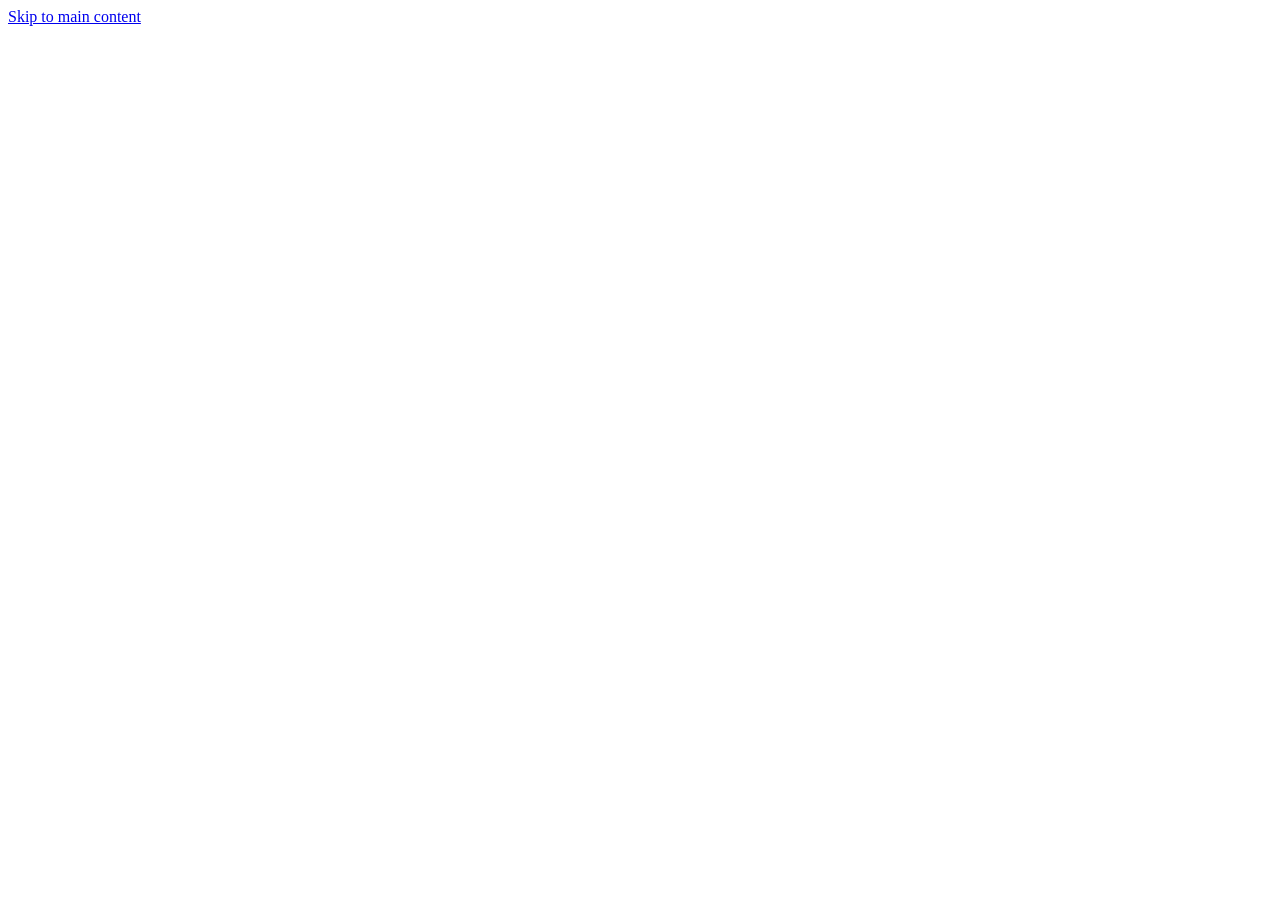
==== index.html @ 290cee2b "Deploy: Growth Atlas production build (GitHub Pages subpath)" ====
<!doctype html>
<html lang="en" dir="ltr" data-theme="light" data-gender="male">
  <head>
    <meta charset="UTF-8" />
    <meta name="viewport" content="width=device-width, initial-scale=1.0, viewport-fit=cover" />
    <script>
      /* Pre-paint bootstrap: restore persisted language, theme and gender mode
         before first paint to avoid flashes of the wrong theme or direction.
         Must stay in sync with src/services/storage.js (STORAGE_KEY). */
      (function () {
        try {
          var prefs = JSON.parse(localStorage.getItem('growth-atlas.prefs') || '{}');
          var theme = prefs.theme === 'dark' || prefs.theme === 'light'
            ? prefs.theme
            : (window.matchMedia && window.matchMedia('(prefers-color-scheme: dark)').matches ? 'dark' : 'light');
          var lang = prefs.language === 'ar' ? 'ar' : 'en';
          var root = document.documentElement;
          root.dataset.theme = theme;
          root.lang = lang;
          root.dir = lang === 'ar' ? 'rtl' : 'ltr';
          if (prefs.gender === 'female' || prefs.gender === 'male') root.dataset.gender = prefs.gender;
        } catch (e) {
          /* Corrupted storage — fall back to defaults already on the element. */
        }
      })();
    </script>
    <title>Growth Atlas — Infant Growth Reference</title>
    <meta
      name="description"
      content="Growth Atlas — an interactive infant growth reference and educational analysis tool for birth through 12 months. Bilingual English/Arabic, works offline."
    />
    <meta name="theme-color" media="(prefers-color-scheme: light)" content="#F5F7FA" />
    <meta name="theme-color" media="(prefers-color-scheme: dark)" content="#18212D" />
    <link rel="icon" type="image/svg+xml" href="/Growth-Atlas/favicon.svg" />
    <link rel="apple-touch-icon" href="/Growth-Atlas/icons/icon-192.png" />
    <link rel="manifest" href="/Growth-Atlas/manifest.json" />
    <script type="module" crossorigin src="/Growth-Atlas/assets/index--AeC_ibB.js"></script>
    <link rel="stylesheet" crossorigin href="/Growth-Atlas/assets/index-CfU5dK9E.css">
  </head>
  <body>
    <a class="skip-link" href="#main-content" data-i18n="a11y.skipToContent">Skip to main content</a>
    <div id="app" class="app-root">
      <div class="boot-splash" aria-hidden="true"></div>
    </div>
    <noscript>
      <div style="font-family: system-ui, sans-serif; padding: 2rem; max-width: 40rem; margin: 0 auto">
        <h1>Growth Atlas</h1>
        <p>
          This application requires JavaScript. / هذا التطبيق يتطلب تفعيل JavaScript في المتصفح.
        </p>
      </div>
    </noscript>
  </body>
</html>
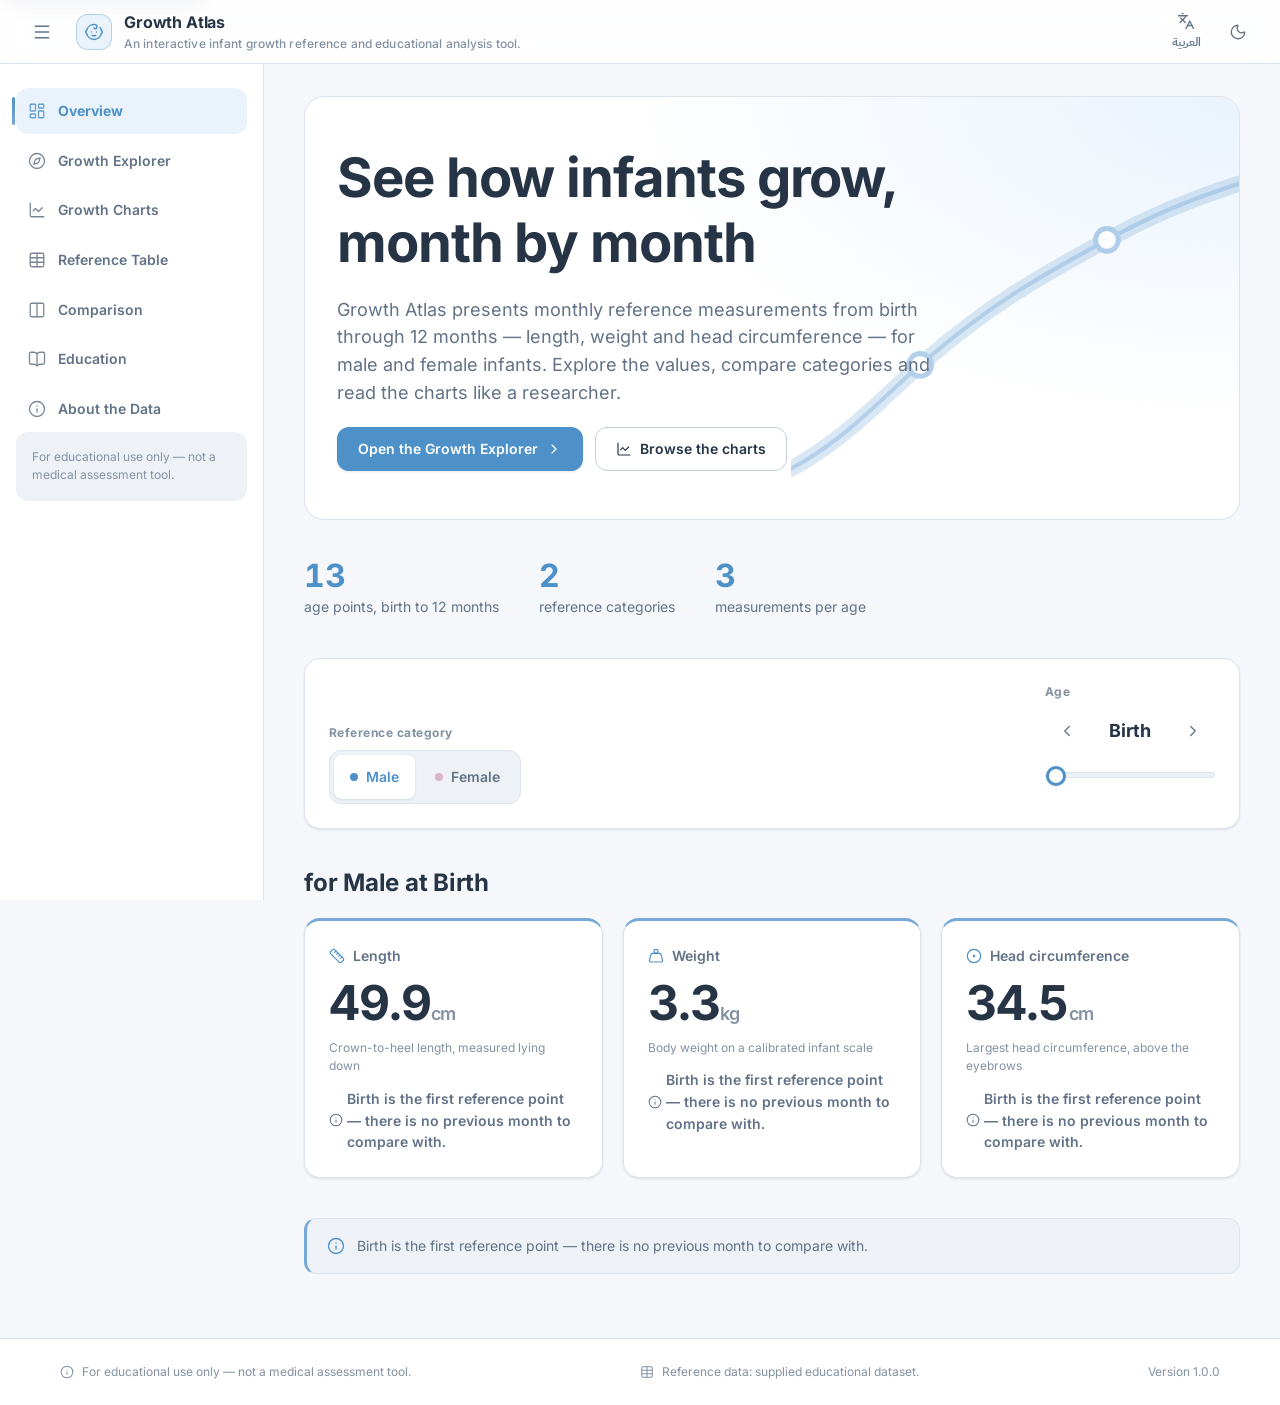
==== commit f6ead6dc: "Responsive hardening: staged header collapse, 44px touch targets, toolbar stacking, [hidden] guard, " ====
--- a/index.html
+++ b/index.html
@@ -31,11 +31,11 @@
     />
     <meta name="theme-color" media="(prefers-color-scheme: light)" content="#F5F7FA" />
     <meta name="theme-color" media="(prefers-color-scheme: dark)" content="#18212D" />
-    <link rel="icon" type="image/svg+xml" href="/Growth-Atlas/favicon.svg" />
-    <link rel="apple-touch-icon" href="/Growth-Atlas/icons/icon-192.png" />
-    <link rel="manifest" href="/Growth-Atlas/manifest.json" />
-    <script type="module" crossorigin src="/Growth-Atlas/assets/index--AeC_ibB.js"></script>
-    <link rel="stylesheet" crossorigin href="/Growth-Atlas/assets/index-CfU5dK9E.css">
+    <link rel="icon" type="image/svg+xml" href="/favicon.svg" />
+    <link rel="apple-touch-icon" href="/icons/icon-192.png" />
+    <link rel="manifest" href="/manifest.json" />
+    <script type="module" crossorigin src="/assets/index-C7y6hJV_.js"></script>
+    <link rel="stylesheet" crossorigin href="/assets/index-Cg2fTg-I.css">
   </head>
   <body>
     <a class="skip-link" href="#main-content" data-i18n="a11y.skipToContent">Skip to main content</a>
--- a/assets/index-Cg2fTg-I.css
+++ b/assets/index-Cg2fTg-I.css
@@ -0,0 +1 @@
+@font-face{font-family:Inter;font-style:normal;font-display:swap;font-weight:400;src:url(/assets/inter-cyrillic-ext-400-normal-BQZuk6qB.woff2) format("woff2"),url(/assets/inter-cyrillic-ext-400-normal-DQukG94-.woff) format("woff");unicode-range:U+0460-052F,U+1C80-1C8A,U+20B4,U+2DE0-2DFF,U+A640-A69F,U+FE2E-FE2F}@font-face{font-family:Inter;font-style:normal;font-display:swap;font-weight:400;src:url(/assets/inter-cyrillic-400-normal-obahsSVq.woff2) format("woff2"),url(/assets/inter-cyrillic-400-normal-HOLc17fK.woff) format("woff");unicode-range:U+0301,U+0400-045F,U+0490-0491,U+04B0-04B1,U+2116}@font-face{font-family:Inter;font-style:normal;font-display:swap;font-weight:400;src:url(/assets/inter-greek-ext-400-normal-DGGRlc-M.woff2) format("woff2"),url(/assets/inter-greek-ext-400-normal-KugGGMne.woff) format("woff");unicode-range:U+1F00-1FFF}@font-face{font-family:Inter;font-style:normal;font-display:swap;font-weight:400;src:url(/assets/inter-greek-400-normal-B4URO6DV.woff2) format("woff2"),url(/assets/inter-greek-400-normal-q2sYcFCs.woff) format("woff");unicode-range:U+0370-0377,U+037A-037F,U+0384-038A,U+038C,U+038E-03A1,U+03A3-03FF}@font-face{font-family:Inter;font-style:normal;font-display:swap;font-weight:400;src:url(/assets/inter-vietnamese-400-normal-DMkecbls.woff2) format("woff2"),url(/assets/inter-vietnamese-400-normal-Bbgyi5SW.woff) format("woff");unicode-range:U+0102-0103,U+0110-0111,U+0128-0129,U+0168-0169,U+01A0-01A1,U+01AF-01B0,U+0300-0301,U+0303-0304,U+0308-0309,U+0323,U+0329,U+1EA0-1EF9,U+20AB}@font-face{font-family:Inter;font-style:normal;font-display:swap;font-weight:400;src:url(/assets/inter-latin-ext-400-normal-C1nco2VV.woff2) format("woff2"),url(/assets/inter-latin-ext-400-normal-77YHD8bZ.woff) format("woff");unicode-range:U+0100-02BA,U+02BD-02C5,U+02C7-02CC,U+02CE-02D7,U+02DD-02FF,U+0304,U+0308,U+0329,U+1D00-1DBF,U+1E00-1E9F,U+1EF2-1EFF,U+2020,U+20A0-20AB,U+20AD-20C0,U+2113,U+2C60-2C7F,U+A720-A7FF}@font-face{font-family:Inter;font-style:normal;font-display:swap;font-weight:400;src:url(/assets/inter-latin-400-normal-C38fXH4l.woff2) format("woff2"),url(/assets/inter-latin-400-normal-CyCys3Eg.woff) format("woff");unicode-range:U+0000-00FF,U+0131,U+0152-0153,U+02BB-02BC,U+02C6,U+02DA,U+02DC,U+0304,U+0308,U+0329,U+2000-206F,U+20AC,U+2122,U+2191,U+2193,U+2212,U+2215,U+FEFF,U+FFFD}@font-face{font-family:Inter;font-style:normal;font-display:swap;font-weight:500;src:url(/assets/inter-cyrillic-ext-500-normal-B0yAr1jD.woff2) format("woff2"),url(/assets/inter-cyrillic-ext-500-normal-BmqWE9Dz.woff) format("woff");unicode-range:U+0460-052F,U+1C80-1C8A,U+20B4,U+2DE0-2DFF,U+A640-A69F,U+FE2E-FE2F}@font-face{font-family:Inter;font-style:normal;font-display:swap;font-weight:500;src:url(/assets/inter-cyrillic-500-normal-BasfLYem.woff2) format("woff2"),url(/assets/inter-cyrillic-500-normal-CxZf_p3X.woff) format("woff");unicode-range:U+0301,U+0400-045F,U+0490-0491,U+04B0-04B1,U+2116}@font-face{font-family:Inter;font-style:normal;font-display:swap;font-weight:500;src:url(/assets/inter-greek-ext-500-normal-C4iEst2y.woff2) format("woff2"),url(/assets/inter-greek-ext-500-normal-2j5mBUwD.woff) format("woff");unicode-range:U+1F00-1FFF}@font-face{font-family:Inter;font-style:normal;font-display:swap;font-weight:500;src:url(/assets/inter-greek-500-normal-BIZE56-Y.woff2) format("woff2"),url(/assets/inter-greek-500-normal-Xzm54t5V.woff) format("woff");unicode-range:U+0370-0377,U+037A-037F,U+0384-038A,U+038C,U+038E-03A1,U+03A3-03FF}@font-face{font-family:Inter;font-style:normal;font-display:swap;font-weight:500;src:url(/assets/inter-vietnamese-500-normal-DOriooB6.woff2) format("woff2"),url(/assets/inter-vietnamese-500-normal-mJboJaSs.woff) format("woff");unicode-range:U+0102-0103,U+0110-0111,U+0128-0129,U+0168-0169,U+01A0-01A1,U+01AF-01B0,U+0300-0301,U+0303-0304,U+0308-0309,U+0323,U+0329,U+1EA0-1EF9,U+20AB}@font-face{font-family:Inter;font-style:normal;font-display:swap;font-weight:500;src:url(/assets/inter-latin-ext-500-normal-CV4jyFjo.woff2) format("woff2"),url(/assets/inter-latin-ext-500-normal-BxGbmqWO.woff) format("woff");unicode-range:U+0100-02BA,U+02BD-02C5,U+02C7-02CC,U+02CE-02D7,U+02DD-02FF,U+0304,U+0308,U+0329,U+1D00-1DBF,U+1E00-1E9F,U+1EF2-1EFF,U+2020,U+20A0-20AB,U+20AD-20C0,U+2113,U+2C60-2C7F,U+A720-A7FF}@font-face{font-family:Inter;font-style:normal;font-display:swap;font-weight:500;src:url(/assets/inter-latin-500-normal-Cerq10X2.woff2) format("woff2"),url(/assets/inter-latin-500-normal-BL9OpVg8.woff) format("woff");unicode-range:U+0000-00FF,U+0131,U+0152-0153,U+02BB-02BC,U+02C6,U+02DA,U+02DC,U+0304,U+0308,U+0329,U+2000-206F,U+20AC,U+2122,U+2191,U+2193,U+2212,U+2215,U+FEFF,U+FFFD}@font-face{font-family:Inter;font-style:normal;font-display:swap;font-weight:600;src:url(/assets/inter-cyrillic-ext-600-normal-Dfes3d0z.woff2) format("woff2"),url(/assets/inter-cyrillic-ext-600-normal-Bcila6Z-.woff) format("woff");unicode-range:U+0460-052F,U+1C80-1C8A,U+20B4,U+2DE0-2DFF,U+A640-A69F,U+FE2E-FE2F}@font-face{font-family:Inter;font-style:normal;font-display:swap;font-weight:600;src:url(/assets/inter-cyrillic-600-normal-CWCymEST.woff2) format("woff2"),url(/assets/inter-cyrillic-600-normal-4D_pXhcN.woff) format("woff");unicode-range:U+0301,U+0400-045F,U+0490-0491,U+04B0-04B1,U+2116}@font-face{font-family:Inter;font-style:normal;font-display:swap;font-weight:600;src:url(/assets/inter-greek-ext-600-normal-DRtmH8MT.woff2) format("woff2"),url(/assets/inter-greek-ext-600-normal-B8X0CLgF.woff) format("woff");unicode-range:U+1F00-1FFF}@font-face{font-family:Inter;font-style:normal;font-display:swap;font-weight:600;src:url(/assets/inter-greek-600-normal-plRanbMR.woff2) format("woff2"),url(/assets/inter-greek-600-normal-BZpKdvQh.woff) format("woff");unicode-range:U+0370-0377,U+037A-037F,U+0384-038A,U+038C,U+038E-03A1,U+03A3-03FF}@font-face{font-family:Inter;font-style:normal;font-display:swap;font-weight:600;src:url(/assets/inter-vietnamese-600-normal-Cc8MFFhd.woff2) format("woff2"),url(/assets/inter-vietnamese-600-normal-BuLX-rYi.woff) format("woff");unicode-range:U+0102-0103,U+0110-0111,U+0128-0129,U+0168-0169,U+01A0-01A1,U+01AF-01B0,U+0300-0301,U+0303-0304,U+0308-0309,U+0323,U+0329,U+1EA0-1EF9,U+20AB}@font-face{font-family:Inter;font-style:normal;font-display:swap;font-weight:600;src:url(/assets/inter-latin-ext-600-normal-D2bJ5OIk.woff2) format("woff2"),url(/assets/inter-latin-ext-600-normal-CIVaiw4L.woff) format("woff");unicode-range:U+0100-02BA,U+02BD-02C5,U+02C7-02CC,U+02CE-02D7,U+02DD-02FF,U+0304,U+0308,U+0329,U+1D00-1DBF,U+1E00-1E9F,U+1EF2-1EFF,U+2020,U+20A0-20AB,U+20AD-20C0,U+2113,U+2C60-2C7F,U+A720-A7FF}@font-face{font-family:Inter;font-style:normal;font-display:swap;font-weight:600;src:url(/assets/inter-latin-600-normal-LgqL8muc.woff2) format("woff2"),url(/assets/inter-latin-600-normal-CiBQ2DWP.woff) format("woff");unicode-range:U+0000-00FF,U+0131,U+0152-0153,U+02BB-02BC,U+02C6,U+02DA,U+02DC,U+0304,U+0308,U+0329,U+2000-206F,U+20AC,U+2122,U+2191,U+2193,U+2212,U+2215,U+FEFF,U+FFFD}@font-face{font-family:Inter;font-style:normal;font-display:swap;font-weight:700;src:url(/assets/inter-cyrillic-ext-700-normal-BjwYoWNd.woff2) format("woff2"),url(/assets/inter-cyrillic-ext-700-normal-LO58E6JB.woff) format("woff");unicode-range:U+0460-052F,U+1C80-1C8A,U+20B4,U+2DE0-2DFF,U+A640-A69F,U+FE2E-FE2F}@font-face{font-family:Inter;font-style:normal;font-display:swap;font-weight:700;src:url(/assets/inter-cyrillic-700-normal-CjBOestx.woff2) format("woff2"),url(/assets/inter-cyrillic-700-normal-DrXBdSj3.woff) format("woff");unicode-range:U+0301,U+0400-045F,U+0490-0491,U+04B0-04B1,U+2116}@font-face{font-family:Inter;font-style:normal;font-display:swap;font-weight:700;src:url(/assets/inter-greek-ext-700-normal-qfdV9bQt.woff2) format("woff2"),url(/assets/inter-greek-ext-700-normal-BoQ6DsYi.woff) format("woff");unicode-range:U+1F00-1FFF}@font-face{font-family:Inter;font-style:normal;font-display:swap;font-weight:700;src:url(/assets/inter-greek-700-normal-C3JjAnD8.woff2) format("woff2"),url(/assets/inter-greek-700-normal-BUv2fZ6O.woff) format("woff");unicode-range:U+0370-0377,U+037A-037F,U+0384-038A,U+038C,U+038E-03A1,U+03A3-03FF}@font-face{font-family:Inter;font-style:normal;font-display:swap;font-weight:700;src:url(/assets/inter-vietnamese-700-normal-DlLaEgI2.woff2) format("woff2"),url(/assets/inter-vietnamese-700-normal-BZaoP0fm.woff) format("woff");unicode-range:U+0102-0103,U+0110-0111,U+0128-0129,U+0168-0169,U+01A0-01A1,U+01AF-01B0,U+0300-0301,U+0303-0304,U+0308-0309,U+0323,U+0329,U+1EA0-1EF9,U+20AB}@font-face{font-family:Inter;font-style:normal;font-display:swap;font-weight:700;src:url(/assets/inter-latin-ext-700-normal-Ca8adRJv.woff2) format("woff2"),url(/assets/inter-latin-ext-700-normal-TidjK2hL.woff) format("woff");unicode-range:U+0100-02BA,U+02BD-02C5,U+02C7-02CC,U+02CE-02D7,U+02DD-02FF,U+0304,U+0308,U+0329,U+1D00-1DBF,U+1E00-1E9F,U+1EF2-1EFF,U+2020,U+20A0-20AB,U+20AD-20C0,U+2113,U+2C60-2C7F,U+A720-A7FF}@font-face{font-family:Inter;font-style:normal;font-display:swap;font-weight:700;src:url(/assets/inter-latin-700-normal-Yt3aPRUw.woff2) format("woff2"),url(/assets/inter-latin-700-normal-BLAVimhd.woff) format("woff");unicode-range:U+0000-00FF,U+0131,U+0152-0153,U+02BB-02BC,U+02C6,U+02DA,U+02DC,U+0304,U+0308,U+0329,U+2000-206F,U+20AC,U+2122,U+2191,U+2193,U+2212,U+2215,U+FEFF,U+FFFD}@font-face{font-family:IBM Plex Sans Arabic;font-style:normal;font-display:swap;font-weight:400;src:url(/assets/ibm-plex-sans-arabic-arabic-400-normal-CyU-ddYS.woff2) format("woff2"),url(/assets/ibm-plex-sans-arabic-arabic-400-normal-EA1o-u_Q.woff) format("woff");unicode-range:U+0600-06FF,U+0750-077F,U+0870-088E,U+0890-0891,U+0897-08E1,U+08E3-08FF,U+200C-200E,U+2010-2011,U+204F,U+2E41,U+FB50-FDFF,U+FE70-FE74,U+FE76-FEFC,U+102E0-102FB,U+10E60-10E7E,U+10EC2-10EC4,U+10EFC-10EFF,U+1EE00-1EE03,U+1EE05-1EE1F,U+1EE21-1EE22,U+1EE24,U+1EE27,U+1EE29-1EE32,U+1EE34-1EE37,U+1EE39,U+1EE3B,U+1EE42,U+1EE47,U+1EE49,U+1EE4B,U+1EE4D-1EE4F,U+1EE51-1EE52,U+1EE54,U+1EE57,U+1EE59,U+1EE5B,U+1EE5D,U+1EE5F,U+1EE61-1EE62,U+1EE64,U+1EE67-1EE6A,U+1EE6C-1EE72,U+1EE74-1EE77,U+1EE79-1EE7C,U+1EE7E,U+1EE80-1EE89,U+1EE8B-1EE9B,U+1EEA1-1EEA3,U+1EEA5-1EEA9,U+1EEAB-1EEBB,U+1EEF0-1EEF1}@font-face{font-family:IBM Plex Sans Arabic;font-style:normal;font-display:swap;font-weight:400;src:url([data-uri]) format("woff2"),url([data-uri]) format("woff");unicode-range:U+0460-052F,U+1C80-1C8A,U+20B4,U+2DE0-2DFF,U+A640-A69F,U+FE2E-FE2F}@font-face{font-family:IBM Plex Sans Arabic;font-style:normal;font-display:swap;font-weight:400;src:url(/assets/ibm-plex-sans-arabic-latin-ext-400-normal-BpLfq-63.woff2) format("woff2"),url(/assets/ibm-plex-sans-arabic-latin-ext-400-normal-BeVLg08x.woff) format("woff");unicode-range:U+0100-02BA,U+02BD-02C5,U+02C7-02CC,U+02CE-02D7,U+02DD-02FF,U+0304,U+0308,U+0329,U+1D00-1DBF,U+1E00-1E9F,U+1EF2-1EFF,U+2020,U+20A0-20AB,U+20AD-20C0,U+2113,U+2C60-2C7F,U+A720-A7FF}@font-face{font-family:IBM Plex Sans Arabic;font-style:normal;font-display:swap;font-weight:400;src:url(/assets/ibm-plex-sans-arabic-latin-400-normal-Bo5KPYvw.woff2) format("woff2"),url(/assets/ibm-plex-sans-arabic-latin-400-normal-CFZh1unN.woff) format("woff");unicode-range:U+0000-00FF,U+0131,U+0152-0153,U+02BB-02BC,U+02C6,U+02DA,U+02DC,U+0304,U+0308,U+0329,U+2000-206F,U+20AC,U+2122,U+2191,U+2193,U+2212,U+2215,U+FEFF,U+FFFD}@font-face{font-family:IBM Plex Sans Arabic;font-style:normal;font-display:swap;font-weight:500;src:url(/assets/ibm-plex-sans-arabic-arabic-500-normal-C4MQITzh.woff2) format("woff2"),url(/assets/ibm-plex-sans-arabic-arabic-500-normal-DPXcppbm.woff) format("woff");unicode-range:U+0600-06FF,U+0750-077F,U+0870-088E,U+0890-0891,U+0897-08E1,U+08E3-08FF,U+200C-200E,U+2010-2011,U+204F,U+2E41,U+FB50-FDFF,U+FE70-FE74,U+FE76-FEFC,U+102E0-102FB,U+10E60-10E7E,U+10EC2-10EC4,U+10EFC-10EFF,U+1EE00-1EE03,U+1EE05-1EE1F,U+1EE21-1EE22,U+1EE24,U+1EE27,U+1EE29-1EE32,U+1EE34-1EE37,U+1EE39,U+1EE3B,U+1EE42,U+1EE47,U+1EE49,U+1EE4B,U+1EE4D-1EE4F,U+1EE51-1EE52,U+1EE54,U+1EE57,U+1EE59,U+1EE5B,U+1EE5D,U+1EE5F,U+1EE61-1EE62,U+1EE64,U+1EE67-1EE6A,U+1EE6C-1EE72,U+1EE74-1EE77,U+1EE79-1EE7C,U+1EE7E,U+1EE80-1EE89,U+1EE8B-1EE9B,U+1EEA1-1EEA3,U+1EEA5-1EEA9,U+1EEAB-1EEBB,U+1EEF0-1EEF1}@font-face{font-family:IBM Plex Sans Arabic;font-style:normal;font-display:swap;font-weight:500;src:url([data-uri]) format("woff2"),url([data-uri]) format("woff");unicode-range:U+0460-052F,U+1C80-1C8A,U+20B4,U+2DE0-2DFF,U+A640-A69F,U+FE2E-FE2F}@font-face{font-family:IBM Plex Sans Arabic;font-style:normal;font-display:swap;font-weight:500;src:url(/assets/ibm-plex-sans-arabic-latin-ext-500-normal-Ck_W4G78.woff2) format("woff2"),url(/assets/ibm-plex-sans-arabic-latin-ext-500-normal-eJxPnL1P.woff) format("woff");unicode-range:U+0100-02BA,U+02BD-02C5,U+02C7-02CC,U+02CE-02D7,U+02DD-02FF,U+0304,U+0308,U+0329,U+1D00-1DBF,U+1E00-1E9F,U+1EF2-1EFF,U+2020,U+20A0-20AB,U+20AD-20C0,U+2113,U+2C60-2C7F,U+A720-A7FF}@font-face{font-family:IBM Plex Sans Arabic;font-style:normal;font-display:swap;font-weight:500;src:url(/assets/ibm-plex-sans-arabic-latin-500-normal-Cd6jVIg7.woff2) format("woff2"),url(/assets/ibm-plex-sans-arabic-latin-500-normal-BletK1Hp.woff) format("woff");unicode-range:U+0000-00FF,U+0131,U+0152-0153,U+02BB-02BC,U+02C6,U+02DA,U+02DC,U+0304,U+0308,U+0329,U+2000-206F,U+20AC,U+2122,U+2191,U+2193,U+2212,U+2215,U+FEFF,U+FFFD}@font-face{font-family:IBM Plex Sans Arabic;font-style:normal;font-display:swap;font-weight:600;src:url(/assets/ibm-plex-sans-arabic-arabic-600-normal-0pRdybE_.woff2) format("woff2"),url(/assets/ibm-plex-sans-arabic-arabic-600-normal-MJZ0liF5.woff) format("woff");unicode-range:U+0600-06FF,U+0750-077F,U+0870-088E,U+0890-0891,U+0897-08E1,U+08E3-08FF,U+200C-200E,U+2010-2011,U+204F,U+2E41,U+FB50-FDFF,U+FE70-FE74,U+FE76-FEFC,U+102E0-102FB,U+10E60-10E7E,U+10EC2-10EC4,U+10EFC-10EFF,U+1EE00-1EE03,U+1EE05-1EE1F,U+1EE21-1EE22,U+1EE24,U+1EE27,U+1EE29-1EE32,U+1EE34-1EE37,U+1EE39,U+1EE3B,U+1EE42,U+1EE47,U+1EE49,U+1EE4B,U+1EE4D-1EE4F,U+1EE51-1EE52,U+1EE54,U+1EE57,U+1EE59,U+1EE5B,U+1EE5D,U+1EE5F,U+1EE61-1EE62,U+1EE64,U+1EE67-1EE6A,U+1EE6C-1EE72,U+1EE74-1EE77,U+1EE79-1EE7C,U+1EE7E,U+1EE80-1EE89,U+1EE8B-1EE9B,U+1EEA1-1EEA3,U+1EEA5-1EEA9,U+1EEAB-1EEBB,U+1EEF0-1EEF1}@font-face{font-family:IBM Plex Sans Arabic;font-style:normal;font-display:swap;font-weight:600;src:url([data-uri]) format("woff2"),url([data-uri]) format("woff");unicode-range:U+0460-052F,U+1C80-1C8A,U+20B4,U+2DE0-2DFF,U+A640-A69F,U+FE2E-FE2F}@font-face{font-family:IBM Plex Sans Arabic;font-style:normal;font-display:swap;font-weight:600;src:url(/assets/ibm-plex-sans-arabic-latin-ext-600-normal-DjDAeNQD.woff2) format("woff2"),url(/assets/ibm-plex-sans-arabic-latin-ext-600-normal-DT29Q8HW.woff) format("woff");unicode-range:U+0100-02BA,U+02BD-02C5,U+02C7-02CC,U+02CE-02D7,U+02DD-02FF,U+0304,U+0308,U+0329,U+1D00-1DBF,U+1E00-1E9F,U+1EF2-1EFF,U+2020,U+20A0-20AB,U+20AD-20C0,U+2113,U+2C60-2C7F,U+A720-A7FF}@font-face{font-family:IBM Plex Sans Arabic;font-style:normal;font-display:swap;font-weight:600;src:url(/assets/ibm-plex-sans-arabic-latin-600-normal-KrqB56Mw.woff2) format("woff2"),url(/assets/ibm-plex-sans-arabic-latin-600-normal-Dk5eISD_.woff) format("woff");unicode-range:U+0000-00FF,U+0131,U+0152-0153,U+02BB-02BC,U+02C6,U+02DA,U+02DC,U+0304,U+0308,U+0329,U+2000-206F,U+20AC,U+2122,U+2191,U+2193,U+2212,U+2215,U+FEFF,U+FFFD}@font-face{font-family:IBM Plex Sans Arabic;font-style:normal;font-display:swap;font-weight:700;src:url(/assets/ibm-plex-sans-arabic-arabic-700-normal-DrtBj6UE.woff2) format("woff2"),url(/assets/ibm-plex-sans-arabic-arabic-700-normal-9rXc6cUL.woff) format("woff");unicode-range:U+0600-06FF,U+0750-077F,U+0870-088E,U+0890-0891,U+0897-08E1,U+08E3-08FF,U+200C-200E,U+2010-2011,U+204F,U+2E41,U+FB50-FDFF,U+FE70-FE74,U+FE76-FEFC,U+102E0-102FB,U+10E60-10E7E,U+10EC2-10EC4,U+10EFC-10EFF,U+1EE00-1EE03,U+1EE05-1EE1F,U+1EE21-1EE22,U+1EE24,U+1EE27,U+1EE29-1EE32,U+1EE34-1EE37,U+1EE39,U+1EE3B,U+1EE42,U+1EE47,U+1EE49,U+1EE4B,U+1EE4D-1EE4F,U+1EE51-1EE52,U+1EE54,U+1EE57,U+1EE59,U+1EE5B,U+1EE5D,U+1EE5F,U+1EE61-1EE62,U+1EE64,U+1EE67-1EE6A,U+1EE6C-1EE72,U+1EE74-1EE77,U+1EE79-1EE7C,U+1EE7E,U+1EE80-1EE89,U+1EE8B-1EE9B,U+1EEA1-1EEA3,U+1EEA5-1EEA9,U+1EEAB-1EEBB,U+1EEF0-1EEF1}@font-face{font-family:IBM Plex Sans Arabic;font-style:normal;font-display:swap;font-weight:700;src:url([data-uri]) format("woff2"),url([data-uri]) format("woff");unicode-range:U+0460-052F,U+1C80-1C8A,U+20B4,U+2DE0-2DFF,U+A640-A69F,U+FE2E-FE2F}@font-face{font-family:IBM Plex Sans Arabic;font-style:normal;font-display:swap;font-weight:700;src:url(/assets/ibm-plex-sans-arabic-latin-ext-700-normal-BSbyEp0V.woff2) format("woff2"),url(/assets/ibm-plex-sans-arabic-latin-ext-700-normal-C7GcWn11.woff) format("woff");unicode-range:U+0100-02BA,U+02BD-02C5,U+02C7-02CC,U+02CE-02D7,U+02DD-02FF,U+0304,U+0308,U+0329,U+1D00-1DBF,U+1E00-1E9F,U+1EF2-1EFF,U+2020,U+20A0-20AB,U+20AD-20C0,U+2113,U+2C60-2C7F,U+A720-A7FF}@font-face{font-family:IBM Plex Sans Arabic;font-style:normal;font-display:swap;font-weight:700;src:url(/assets/ibm-plex-sans-arabic-latin-700-normal-BzSf6GNr.woff2) format("woff2"),url(/assets/ibm-plex-sans-arabic-latin-700-normal-Cl4F7CZR.woff) format("woff");unicode-range:U+0000-00FF,U+0131,U+0152-0153,U+02BB-02BC,U+02C6,U+02DA,U+02DC,U+0304,U+0308,U+0329,U+2000-206F,U+20AC,U+2122,U+2191,U+2193,U+2212,U+2215,U+FEFF,U+FFFD}:root{--space-1: 4px;--space-2: 8px;--space-3: 12px;--space-4: 16px;--space-5: 20px;--space-6: 24px;--space-8: 32px;--space-10: 40px;--space-12: 48px;--space-16: 64px;--radius-sm: 8px;--radius-md: 12px;--radius-lg: 16px;--radius-xl: 20px;--radius-full: 999px;--font-sans: "Inter", "IBM Plex Sans Arabic", system-ui, -apple-system, "Segoe UI", sans-serif;--font-mono: ui-monospace, "Cascadia Code", "Source Code Pro", Menlo, Consolas, monospace;--text-xs: .75rem;--text-sm: .875rem;--text-md: 1rem;--text-lg: 1.125rem;--text-xl: clamp(1.25rem, .8rem + 1.8vw, 1.5rem);--text-2xl: clamp(1.5rem, 1rem + 2.4vw, 2rem);--text-display: clamp(2.5rem, 1.6rem + 3.4vw, 3.4rem);--leading-tight: 1.2;--leading-normal: 1.55;--leading-relaxed: 1.7;--transition-fast: .14s ease;--transition-base: .2s ease;--transition-theme: .22s ease;--content-max: 1160px;--content-wide: 1320px;--sidebar-width: 264px;--header-height: 64px;--z-header: 20;--z-scrim: 30;--z-drawer: 40;--z-toast: 60;--z-skip: 100}:root,[data-theme=light]{color-scheme:light;--background: #f5f7fa;--surface: #ffffff;--surface-secondary: #eef2f6;--surface-elevated: #fafbfd;--border: #dce3eb;--border-strong: #c3cedb;--text-primary: #263445;--text-secondary: #637286;--text-muted: #8491a2;--overlay: rgba(38, 52, 69, .32);--scrim: rgba(24, 33, 45, .42);--shadow-1: 0 1px 2px rgba(38, 52, 69, .05), 0 1px 3px rgba(38, 52, 69, .07);--shadow-2: 0 6px 24px rgba(38, 52, 69, .1), 0 2px 6px rgba(38, 52, 69, .06);--focus-ring: #2f6f9e;--chart-grid: rgba(99, 114, 134, .18);--chart-tooltip-bg: #ffffff;--chart-tooltip-text: #263445;--chart-area-fill: rgba(118, 169, 216, .14);--scrollbar-thumb: #c3cedb;--male-series: #4d91c8;--female-series: #c8799d}[data-theme=dark]{color-scheme:dark;--background: #18212d;--surface: #222e3d;--surface-secondary: #2b394a;--surface-elevated: #344356;--border: #3c4a5c;--border-strong: #4c5c70;--text-primary: #edf2f8;--text-secondary: #b8c4d2;--text-muted: #8e9caf;--overlay: rgba(9, 14, 20, .5);--scrim: rgba(9, 14, 20, .6);--shadow-1: 0 1px 2px rgba(4, 8, 13, .4), 0 2px 6px rgba(4, 8, 13, .3);--shadow-2: 0 8px 28px rgba(4, 8, 13, .5), 0 2px 8px rgba(4, 8, 13, .35);--focus-ring: #7db8e0;--chart-grid: rgba(142, 156, 175, .16);--chart-tooltip-bg: #2b394a;--chart-tooltip-text: #edf2f8;--chart-area-fill: rgba(143, 192, 230, .16);--scrollbar-thumb: #3c4a5c;--male-series: #8fc0e6;--female-series: #e2abc6}[data-gender=male]{--gender-primary: #76a9d8;--gender-accent: #4d91c8;--gender-soft: #eaf3fc;--gender-surface: #f2f7fc;--gender-on-accent: #ffffff;--gender-ring: rgba(77, 145, 200, .35)}[data-gender=female]{--gender-primary: #d995b0;--gender-accent: #c8799d;--gender-soft: #f9eaf1;--gender-surface: #fcf3f7;--gender-on-accent: #ffffff;--gender-ring: rgba(200, 121, 157, .35)}[data-theme=dark][data-gender=male]{--gender-primary: #8fc0e6;--gender-accent: #6fb2e0;--gender-soft: rgba(118, 169, 216, .16);--gender-surface: rgba(118, 169, 216, .09);--gender-ring: rgba(111, 178, 224, .4)}[data-theme=dark][data-gender=female]{--gender-primary: #e2abc6;--gender-accent: #d48fb4;--gender-soft: rgba(217, 149, 176, .16);--gender-surface: rgba(217, 149, 176, .09);--gender-ring: rgba(212, 143, 180, .4)}[lang=ar]{--font-sans: "IBM Plex Sans Arabic", "Inter", system-ui, "Segoe UI", sans-serif;--leading-normal: 1.8;--leading-relaxed: 1.9}*,*:before,*:after{box-sizing:border-box}*{margin:0}[hidden]{display:none!important}html{-webkit-text-size-adjust:100%;text-size-adjust:100%}body{min-height:100dvh;font-family:var(--font-sans);font-size:var(--text-md);line-height:var(--leading-normal);color:var(--text-primary);background-color:var(--background);-webkit-font-smoothing:antialiased;-moz-osx-font-smoothing:grayscale;transition:background-color var(--transition-theme),color var(--transition-theme);overflow-wrap:break-word}html.theme-transition *,html.theme-transition *:before,html.theme-transition *:after{transition:background-color var(--transition-theme),border-color var(--transition-theme),color var(--transition-theme),fill var(--transition-theme),stroke var(--transition-theme)!important}img,svg,canvas{display:block;max-width:100%}input,button,textarea,select{font:inherit;color:inherit}button{cursor:pointer;background:none;border:none;padding:0}a{color:var(--gender-accent);text-decoration-thickness:1px;text-underline-offset:3px}a:hover{text-decoration:underline}h1,h2,h3,h4{line-height:var(--leading-tight);font-weight:650;letter-spacing:-.01em;text-wrap:balance}h1{font-size:var(--text-2xl)}h2{font-size:var(--text-xl)}h3{font-size:var(--text-lg)}p{max-width:68ch}code,kbd{font-family:var(--font-mono);font-size:.92em}:focus-visible{outline:2px solid var(--focus-ring);outline-offset:2px;border-radius:var(--radius-sm)}::selection{background:var(--gender-ring);color:var(--text-primary)}*{scrollbar-width:thin;scrollbar-color:var(--scrollbar-thumb) transparent}::-webkit-scrollbar{width:10px;height:10px}::-webkit-scrollbar-thumb{background:var(--scrollbar-thumb);border-radius:var(--radius-full);border:2px solid transparent;background-clip:content-box}::-webkit-scrollbar-track{background:transparent}.skip-link{position:fixed;inset-block-start:var(--space-2);inset-inline-start:var(--space-2);z-index:var(--z-skip);padding:var(--space-2) var(--space-4);background:var(--surface);color:var(--text-primary);border:2px solid var(--focus-ring);border-radius:var(--radius-sm);box-shadow:var(--shadow-2);font-weight:600;text-decoration:none;transform:translateY(calc(-100% - var(--space-4)));transition:transform var(--transition-fast)}.skip-link:focus-visible{transform:translateY(0);text-decoration:none}.visually-hidden{position:absolute;width:1px;height:1px;margin:-1px;padding:0;overflow:hidden;clip-path:inset(50%);white-space:nowrap;border:0}.icon{flex-shrink:0}[dir=rtl] .icon-flip{transform:scaleX(-1)}@media(prefers-reduced-motion:reduce){*,*:before,*:after{animation-duration:.01ms!important;animation-iteration-count:1!important;transition-duration:.01ms!important;scroll-behavior:auto!important}}@media print{.no-print{display:none!important}body{background:#fff;color:#000}.app-sidebar,.app-header,.app-footer,.toast-region{display:none!important}.app-main{padding:0!important}}.app{min-height:100dvh;display:grid;grid-template-areas:"header header" "sidebar main" "footer footer";grid-template-columns:var(--sidebar-width) 1fr;grid-template-rows:auto 1fr auto}.app-header{grid-area:header;position:sticky;top:0;z-index:var(--z-header);display:flex;align-items:center;gap:var(--space-3);min-height:var(--header-height);padding-inline:var(--space-5);background:color-mix(in srgb,var(--surface) 88%,transparent);backdrop-filter:blur(12px);-webkit-backdrop-filter:blur(12px);border-block-end:1px solid var(--border)}.brand{display:flex;align-items:center;gap:var(--space-3);min-width:0;min-height:44px;text-decoration:none;color:inherit;font-weight:700;letter-spacing:-.01em}.brand-mark{display:grid;place-items:center;width:36px;height:36px;border-radius:var(--radius-md);background:var(--gender-soft);color:var(--gender-accent);border:1px solid var(--gender-ring);transition:background-color var(--transition-theme),color var(--transition-theme)}.brand-name{font-size:var(--text-md);white-space:nowrap;min-width:0;overflow:hidden}.brand-name small{display:block;font-size:var(--text-xs);font-weight:500;color:var(--text-muted);letter-spacing:.01em}.header-spacer{flex:1}.header-actions{display:flex;align-items:center;gap:var(--space-2);min-width:0}.menu-toggle{display:none}.app-sidebar{grid-area:sidebar;position:sticky;top:var(--header-height);align-self:start;height:calc(100dvh - var(--header-height));display:flex;flex-direction:column;gap:var(--space-6);padding:var(--space-6) var(--space-4);border-inline-end:1px solid var(--border);background:var(--surface);overflow-y:auto;transition:background-color var(--transition-theme),border-color var(--transition-theme)}.nav-list{display:flex;flex-direction:column;gap:var(--space-1);list-style:none;padding:0;margin:0}.nav-link{display:flex;align-items:center;gap:var(--space-3);padding:var(--space-3) var(--space-3);border-radius:var(--radius-md);color:var(--text-secondary);text-decoration:none;font-weight:550;font-size:var(--text-sm);position:relative;transition:background-color var(--transition-fast),color var(--transition-fast)}.nav-link:hover{background:var(--surface-secondary);color:var(--text-primary);text-decoration:none}.nav-link[aria-current=page]{background:var(--gender-soft);color:var(--gender-accent);font-weight:650}.nav-link[aria-current=page]:before{content:"";position:absolute;inset-inline-start:calc(var(--space-1) * -1);inset-block:20%;width:3px;border-radius:var(--radius-full);background:linear-gradient(to top,var(--gender-primary),var(--gender-accent))}.nav-link .icon{opacity:.85}.sidebar-foot{margin-block-start:auto;padding:var(--space-4);border-radius:var(--radius-md);background:var(--surface-secondary);font-size:var(--text-xs);color:var(--text-muted);line-height:var(--leading-normal)}.app-main{grid-area:main;min-width:0;display:flex;flex-direction:column}.view{width:100%;max-width:var(--content-max);margin-inline:auto;padding:var(--space-8) var(--space-6) var(--space-16);display:flex;flex-direction:column;gap:var(--space-10);flex:1;animation:view-in .24s ease both}@keyframes view-in{0%{opacity:0;transform:translateY(6px)}to{opacity:1;transform:none}}.view-header{display:flex;flex-direction:column;gap:var(--space-2);max-width:72ch}.view-header p{color:var(--text-secondary)}.app-footer{grid-area:footer;border-block-start:1px solid var(--border);padding:var(--space-6) var(--space-5);background:var(--surface)}.footer-inner{max-width:var(--content-max);margin-inline:auto;display:flex;flex-wrap:wrap;align-items:center;justify-content:space-between;gap:var(--space-3);font-size:var(--text-xs);color:var(--text-muted)}.footer-inner>*{display:flex;align-items:center;gap:var(--space-2)}.scrim{position:fixed;inset:0;z-index:var(--z-scrim);background:var(--scrim);opacity:0;pointer-events:none;transition:opacity var(--transition-base)}.scrim[data-open=true]{opacity:1;pointer-events:auto}.btn{display:inline-flex;align-items:center;justify-content:center;gap:var(--space-2);padding:var(--space-3) var(--space-5);min-height:44px;border-radius:var(--radius-md);border:1px solid transparent;font-size:var(--text-sm);font-weight:600;line-height:1.2;text-decoration:none;white-space:nowrap;transition:background-color var(--transition-fast),border-color var(--transition-fast),color var(--transition-fast),box-shadow var(--transition-fast),transform var(--transition-fast)}.btn:active{transform:translateY(1px)}.btn-primary{background:var(--gender-accent);color:var(--gender-on-accent);box-shadow:var(--shadow-1)}.btn-primary:hover{background:color-mix(in srgb,var(--gender-accent) 88%,var(--text-primary));text-decoration:none}.btn-secondary{background:var(--surface);color:var(--text-primary);border-color:var(--border-strong)}.btn-secondary:hover{background:var(--surface-secondary);border-color:var(--gender-ring);color:var(--gender-accent);text-decoration:none}.btn-ghost{color:var(--text-secondary);padding:var(--space-2) var(--space-3)}.btn-ghost:hover{background:var(--surface-secondary);color:var(--text-primary);text-decoration:none}.btn-icon{display:inline-grid;place-items:center;width:44px;height:44px;padding:0;border-radius:var(--radius-md);color:var(--text-secondary);border:1px solid transparent;transition:background-color var(--transition-fast),color var(--transition-fast),border-color var(--transition-fast)}.btn-icon:hover{background:var(--surface-secondary);color:var(--text-primary)}.btn-icon[data-active=true]{background:var(--gender-soft);color:var(--gender-accent);border-color:var(--gender-ring)}.field{display:flex;flex-direction:column;gap:var(--space-2);min-width:0}.field-label{font-size:var(--text-xs);font-weight:650;color:var(--text-muted);letter-spacing:.04em}.segmented{display:inline-flex;padding:var(--space-1);gap:var(--space-1);background:var(--surface-secondary);border:1px solid var(--border);border-radius:var(--radius-md);width:fit-content;max-width:100%}.segmented[data-full=true]{display:flex;width:100%}.segmented-item{flex:1;display:inline-flex;align-items:center;justify-content:center;gap:var(--space-2);padding:var(--space-2) var(--space-4);min-height:44px;border-radius:var(--radius-sm);font-size:var(--text-sm);font-weight:600;color:var(--text-secondary);transition:background-color var(--transition-fast),color var(--transition-fast),box-shadow var(--transition-fast)}.segmented-item:hover{color:var(--text-primary)}.segmented-item[aria-pressed=true],.segmented-item[aria-selected=true]{background:var(--surface);color:var(--gender-accent);box-shadow:var(--shadow-1)}.gender-dot{width:8px;height:8px;border-radius:var(--radius-full);background:currentColor;opacity:.5}.segmented-item[aria-pressed=true] .gender-dot,.segmented-item[aria-selected=true] .gender-dot{opacity:1}.segmented-item[data-gender=male] .gender-dot{background:var(--male-series)}.segmented-item[data-gender=female] .gender-dot{background:var(--female-series)}.stepper{display:flex;align-items:center;gap:var(--space-2)}.stepper-value{min-width:5.5ch;text-align:center;font-size:var(--text-lg);font-weight:700;font-variant-numeric:tabular-nums}.range{-webkit-appearance:none;appearance:none;width:100%;height:44px;background:transparent}.range::-webkit-slider-runnable-track{height:6px;border-radius:var(--radius-full);background:linear-gradient(to var(--slider-dir, right),var(--gender-primary) var(--range-progress, 0%),var(--surface-secondary) var(--range-progress, 0%));border:1px solid var(--border)}.range::-moz-range-track{height:6px;border-radius:var(--radius-full);background:var(--surface-secondary);border:1px solid var(--border)}.range::-moz-range-progress{height:6px;border-radius:var(--radius-full);background:var(--gender-primary)}.range::-webkit-slider-thumb{-webkit-appearance:none;appearance:none;margin-block-start:-7px;width:20px;height:20px;border-radius:var(--radius-full);background:var(--surface);border:3px solid var(--gender-accent);box-shadow:var(--shadow-1);transition:transform var(--transition-fast)}.range::-moz-range-thumb{width:14px;height:14px;border-radius:var(--radius-full);background:var(--surface);border:3px solid var(--gender-accent);box-shadow:var(--shadow-1)}.range:hover::-webkit-slider-thumb{transform:scale(1.1)}.range:focus-visible{outline:2px solid var(--focus-ring);outline-offset:4px;border-radius:var(--radius-full)}[dir=rtl] .range{--slider-dir: left}.switch{display:inline-flex;align-items:center;gap:var(--space-3);cursor:pointer;font-size:var(--text-sm);font-weight:550;color:var(--text-secondary)}.switch-input{position:absolute;opacity:0;width:1px;height:1px}.switch-track{width:42px;height:24px;border-radius:var(--radius-full);background:var(--surface-secondary);border:1px solid var(--border-strong);position:relative;transition:background-color var(--transition-fast),border-color var(--transition-fast);flex-shrink:0}.switch-track:after{content:"";position:absolute;inset-block-start:2px;inset-inline-start:2px;width:16px;height:16px;border-radius:var(--radius-full);background:var(--surface);box-shadow:var(--shadow-1);transition:translate var(--transition-base)}.switch-input:checked+.switch-track{background:var(--gender-accent);border-color:var(--gender-accent)}.switch-input:checked+.switch-track:after{translate:18px 0;background:var(--gender-on-accent)}[dir=rtl] .switch-input:checked+.switch-track:after{translate:-18px 0}.switch-input:focus-visible+.switch-track{outline:2px solid var(--focus-ring);outline-offset:2px}.card{background:var(--surface);border:1px solid var(--border);border-radius:var(--radius-lg);padding:var(--space-6);box-shadow:var(--shadow-1);transition:background-color var(--transition-theme),border-color var(--transition-theme),box-shadow var(--transition-theme)}.card-title{font-size:var(--text-md);font-weight:650;display:flex;align-items:center;gap:var(--space-2)}.card-title .icon{color:var(--gender-accent)}.hero{position:relative;overflow:hidden;padding:var(--space-12) var(--space-8);border-radius:var(--radius-xl);background:radial-gradient(120% 140% at 100% 0%,var(--gender-soft) 0%,transparent 55%),var(--surface);border:1px solid var(--border)}.hero-content{position:relative;z-index:1;max-width:60ch;display:flex;flex-direction:column;gap:var(--space-5);align-items:flex-start}.hero h1{font-size:var(--text-display);font-weight:700;letter-spacing:-.02em}.hero-body{font-size:var(--text-lg);color:var(--text-secondary)}.hero-actions{display:flex;flex-wrap:wrap;gap:var(--space-3)}.hero-curve{position:absolute;inset-inline-end:-4%;inset-block:0;width:min(52%,560px);height:100%;color:var(--gender-primary);opacity:.55;pointer-events:none}.hero-curve svg{width:100%;height:100%}.stat-strip{display:flex;flex-wrap:wrap;gap:var(--space-6) var(--space-10);align-items:baseline}.stat{display:flex;flex-direction:column;gap:var(--space-1)}.stat-value{font-size:var(--text-2xl);font-weight:700;color:var(--gender-accent);font-variant-numeric:tabular-nums;line-height:1}.stat-label{font-size:var(--text-sm);color:var(--text-secondary)}.measure-card{display:flex;flex-direction:column;gap:var(--space-3);padding:var(--space-6);border-radius:var(--radius-lg);background:var(--surface);border:1px solid var(--border);border-block-start:3px solid var(--gender-primary);box-shadow:var(--shadow-1);transition:transform var(--transition-fast),box-shadow var(--transition-fast),background-color var(--transition-theme),border-color var(--transition-theme)}.measure-card:hover{transform:translateY(-2px);box-shadow:var(--shadow-2)}.measure-head{display:flex;align-items:center;gap:var(--space-2);color:var(--text-secondary);font-size:var(--text-sm);font-weight:600}.measure-head .icon{color:var(--gender-accent)}.measure-value{font-size:clamp(2.2rem,1.6rem + 2.5vw,3rem);font-weight:700;letter-spacing:-.02em;line-height:1;color:var(--text-primary);font-variant-numeric:tabular-nums}.measure-unit{font-size:var(--text-lg);font-weight:550;color:var(--text-muted)}.measure-caption{font-size:var(--text-xs);color:var(--text-muted)}.measure-delta{display:inline-flex;align-items:center;gap:var(--space-1);font-size:var(--text-sm);font-weight:600;color:var(--text-secondary);font-variant-numeric:tabular-nums}.measure-delta[data-dir=up]{color:var(--gender-accent)}.table-wrap{overflow-x:auto;border:1px solid var(--border);border-radius:var(--radius-lg);background:var(--surface);box-shadow:var(--shadow-1)}.data-table{width:100%;border-collapse:collapse;font-variant-numeric:tabular-nums;font-size:var(--text-sm);min-width:480px}.data-table caption{caption-side:top;text-align:start;padding:var(--space-4) var(--space-5) var(--space-2);font-weight:650;color:var(--text-primary)}.data-table th,.data-table td{padding:var(--space-3) var(--space-4);text-align:end}.data-table th:first-child,.data-table td:first-child{text-align:start}.data-table thead th{position:sticky;top:0;background:var(--surface-secondary);color:var(--text-secondary);font-size:var(--text-xs);font-weight:650;letter-spacing:.03em;border-block-end:1px solid var(--border-strong);white-space:nowrap}.data-table tbody tr{border-block-end:1px solid var(--border);transition:background-color var(--transition-fast)}.data-table tbody tr:last-child{border-block-end:none}.data-table tbody tr:hover{background:var(--gender-surface)}.data-table tbody tr[data-selected=true]{background:var(--gender-soft);font-weight:650}.data-table tbody tr[data-selected=true] td:first-child{box-shadow:inset 3px 0 0 var(--gender-accent)}[dir=rtl] .data-table tbody tr[data-selected=true] td:first-child{box-shadow:inset -3px 0 0 var(--gender-accent)}.data-table td[data-measure=selected]{color:var(--gender-accent);font-weight:700}.data-table .num{font-variant-numeric:tabular-nums;white-space:nowrap}.data-table .row-age{display:flex;align-items:center;gap:var(--space-2);font-weight:600;color:var(--text-primary)}.compare-table .pos{color:var(--male-series);font-weight:650}.compare-table .neg{color:var(--female-series);font-weight:650}.diff-bar{position:relative;height:8px;border-radius:var(--radius-full);background:var(--surface-secondary);overflow:hidden;min-width:90px}.diff-bar:before{content:"";position:absolute;inset-block:0;inset-inline-start:50%;width:1px;background:var(--border-strong)}.diff-bar-fill{position:absolute;inset-block:0;border-radius:var(--radius-full)}.diff-bar-fill[data-side=male]{inset-inline-start:50%;background:var(--male-series)}.diff-bar-fill[data-side=female]{inset-inline-end:50%;background:var(--female-series)}.gender-chip{display:inline-flex;align-items:center;gap:var(--space-2);padding:var(--space-1) var(--space-3);border-radius:var(--radius-full);font-size:var(--text-xs);font-weight:650;border:1px solid var(--border);background:var(--surface)}.gender-chip[data-gender=male]{color:var(--male-series);border-color:color-mix(in srgb,var(--male-series) 40%,transparent);background:color-mix(in srgb,var(--male-series) 10%,var(--surface))}.gender-chip[data-gender=female]{color:var(--female-series);border-color:color-mix(in srgb,var(--female-series) 40%,transparent);background:color-mix(in srgb,var(--female-series) 10%,var(--surface))}.callout{display:flex;gap:var(--space-3);padding:var(--space-4) var(--space-5);border-radius:var(--radius-md);background:var(--surface-secondary);border:1px solid var(--border);border-inline-start:3px solid var(--gender-primary);font-size:var(--text-sm);color:var(--text-secondary)}.callout .icon{color:var(--gender-accent);margin-block-start:2px}.callout[data-tone=warning]{border-inline-start-color:#d09a3e}.callout[data-tone=warning] .icon{color:#d09a3e}.glossary{display:flex;flex-direction:column}.glossary-item{padding:var(--space-5) var(--space-2);border-block-end:1px solid var(--border);display:grid;grid-template-columns:minmax(140px,220px) 1fr;gap:var(--space-4)}.glossary-item:last-child{border-block-end:none}.glossary-term{display:flex;align-items:baseline;gap:var(--space-2);font-weight:650;color:var(--text-primary)}.glossary-term .icon{color:var(--gender-accent);align-self:center}.glossary-def{color:var(--text-secondary);font-size:var(--text-sm);line-height:var(--leading-relaxed)}.toast-region{position:fixed;inset-block-end:var(--space-5);inset-inline:var(--space-5);z-index:var(--z-toast);display:flex;flex-direction:column;gap:var(--space-2);align-items:stretch;pointer-events:none;max-width:min(420px,calc(100vw - 2 * var(--space-5)));margin-inline:auto}.toast{pointer-events:auto;display:flex;align-items:center;gap:var(--space-3);padding:var(--space-3) var(--space-4);border-radius:var(--radius-md);background:var(--surface-elevated);border:1px solid var(--border-strong);box-shadow:var(--shadow-2);color:var(--text-primary);font-size:var(--text-sm);animation:toast-in .2s ease both}.toast .icon{color:var(--gender-accent)}.toast[data-tone=info] .icon{color:var(--focus-ring)}.toast-actions{margin-inline-start:auto;display:flex;gap:var(--space-2)}@keyframes toast-in{0%{opacity:0;transform:translateY(8px)}to{opacity:1;transform:none}}.chart-panel{position:relative;padding:var(--space-5);border-radius:var(--radius-lg);background:var(--surface);border:1px solid var(--border);box-shadow:var(--shadow-1)}.chart-canvas-wrap{position:relative;height:clamp(280px,42vh,440px)}.toolbar{display:flex;flex-wrap:wrap;align-items:center;gap:var(--space-3)}.toolbar-group{display:flex;align-items:center;gap:var(--space-3);flex-wrap:wrap}.offline-badge{display:inline-flex;align-items:center;gap:var(--space-1);padding:var(--space-1) var(--space-3);border-radius:var(--radius-full);font-size:var(--text-xs);font-weight:600;color:var(--text-secondary);background:var(--surface-secondary);border:1px solid var(--border)}.error-panel{padding:var(--space-8);text-align:center;display:flex;flex-direction:column;align-items:center;gap:var(--space-4)}.error-panel .icon{color:#d09a3e;width:40px;height:40px}@media(min-width:1280px){.view{padding-inline:var(--space-10)}}@media(max-width:1023.98px){.app{grid-template-areas:"header" "main" "footer";grid-template-columns:1fr}.menu-toggle{display:inline-grid}.app-sidebar{position:fixed;inset-block:0;inset-inline-start:0;z-index:var(--z-drawer);height:100dvh;width:min(84vw,320px);top:0;padding:var(--space-5) var(--space-4);border-inline-end:1px solid var(--border-strong);box-shadow:var(--shadow-2);transform:translate(calc(-100% - 8px));visibility:hidden;transition:transform .24s ease,visibility .24s}[dir=rtl] .app-sidebar{inset-inline-start:auto;inset-inline-end:0;border-inline-end:none;border-inline-start:1px solid var(--border-strong);transform:translate(calc(100% + 8px))}.app-sidebar[data-open=true]{transform:translate(0);visibility:visible}[dir=rtl] .app-sidebar[data-open=true]{transform:translate(0)}.drawer-close{display:inline-flex;align-items:center;justify-content:space-between;gap:var(--space-2);margin-block-end:var(--space-4)}.brand-name small{display:none}.view{padding:var(--space-6) var(--space-5) var(--space-12);gap:var(--space-8)}}@media(min-width:1024px){.drawer-close{display:none}}@media(max-width:767.98px){.hero{padding:var(--space-8) var(--space-5)}.hero-curve{opacity:.28;width:100%;inset-inline:0}.measure-grid{grid-template-columns:1fr}.glossary-item{grid-template-columns:1fr;gap:var(--space-2)}.toolbar,.toolbar-group{flex-direction:column;align-items:stretch}.toolbar .segmented{width:100%}.segmented{flex-wrap:wrap}.segmented-item{flex-basis:calc(50% - var(--space-1))}.offline-badge span,.header-actions .btn-label{display:none}.app-header{padding-inline:var(--space-4)}.chart-canvas-wrap{height:clamp(240px,40vh,340px)}}@media(max-width:479.98px){.view{padding-inline:var(--space-4)}.hero h1{font-size:clamp(2rem,10vw,2.4rem)}.stat-strip{gap:var(--space-4)}.toast-region{inset-inline:var(--space-3);inset-block-end:var(--space-3)}.brand-name{display:none}.brand-mark{width:44px;height:44px}.app-header,.header-actions{gap:var(--space-2)}.btn-install{display:none}.data-table{min-width:420px}}@supports (padding: max(0px)){.app-header{padding-block-start:max(var(--space-0, 0px),env(safe-area-inset-top))}.toast-region{inset-block-end:max(var(--space-5),env(safe-area-inset-bottom))}}@media(hover:none){.measure-card:hover{transform:none;box-shadow:var(--shadow-1)}.nav-link:hover{background:transparent}}
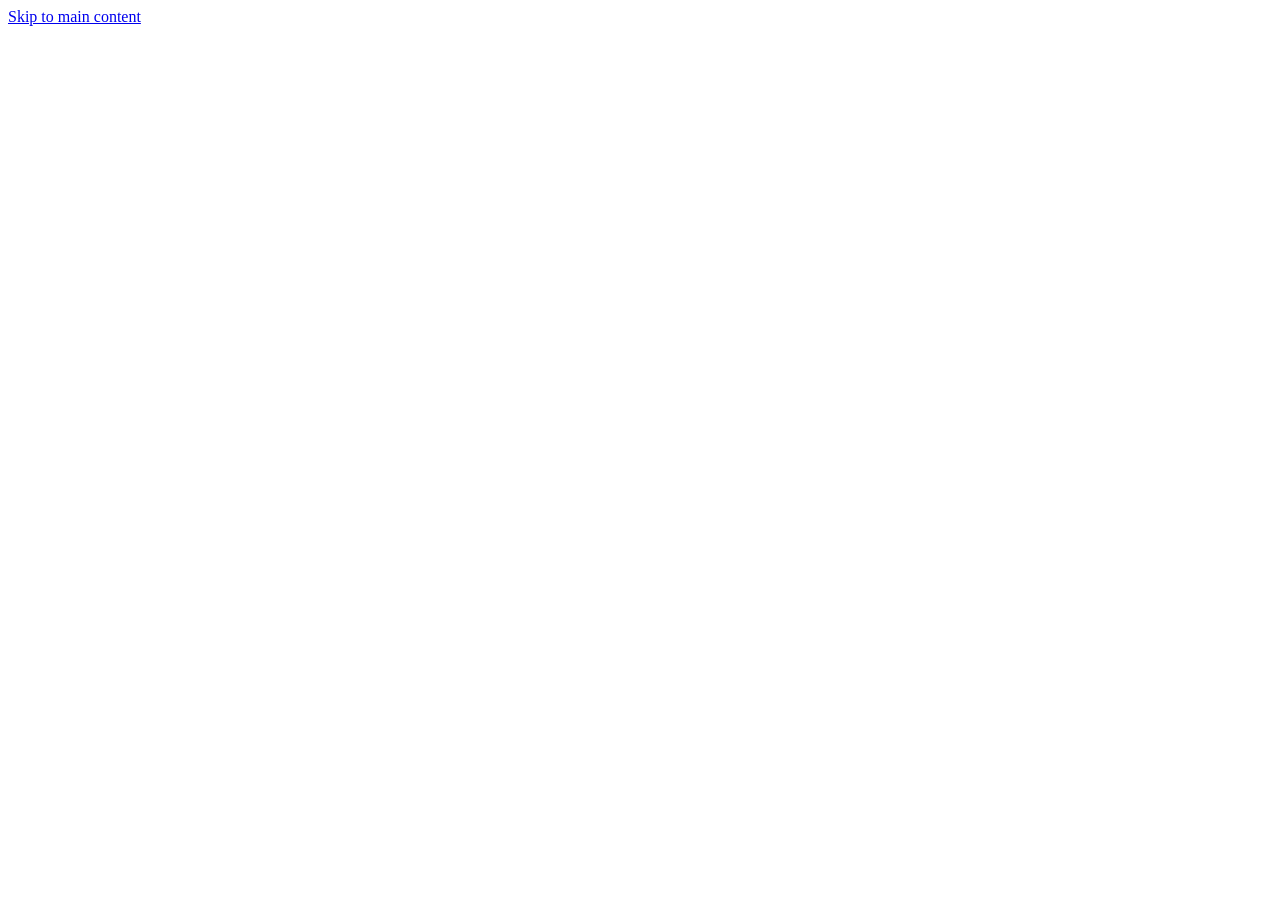
==== commit 838be2b0: "Redeploy" ====
--- a/index.html
+++ b/index.html
@@ -31,11 +31,11 @@
     />
     <meta name="theme-color" media="(prefers-color-scheme: light)" content="#F5F7FA" />
     <meta name="theme-color" media="(prefers-color-scheme: dark)" content="#18212D" />
-    <link rel="icon" type="image/svg+xml" href="/favicon.svg" />
-    <link rel="apple-touch-icon" href="/icons/icon-192.png" />
-    <link rel="manifest" href="/manifest.json" />
-    <script type="module" crossorigin src="/assets/index-C7y6hJV_.js"></script>
-    <link rel="stylesheet" crossorigin href="/assets/index-Cg2fTg-I.css">
+    <link rel="icon" type="image/svg+xml" href="/Growth-Atlas/favicon.svg" />
+    <link rel="apple-touch-icon" href="/Growth-Atlas/icons/icon-192.png" />
+    <link rel="manifest" href="/Growth-Atlas/manifest.json" />
+    <script type="module" crossorigin src="/Growth-Atlas/assets/index-BCmTqXgT.js"></script>
+    <link rel="stylesheet" crossorigin href="/Growth-Atlas/assets/index-C3IBnHfD.css">
   </head>
   <body>
     <a class="skip-link" href="#main-content" data-i18n="a11y.skipToContent">Skip to main content</a>
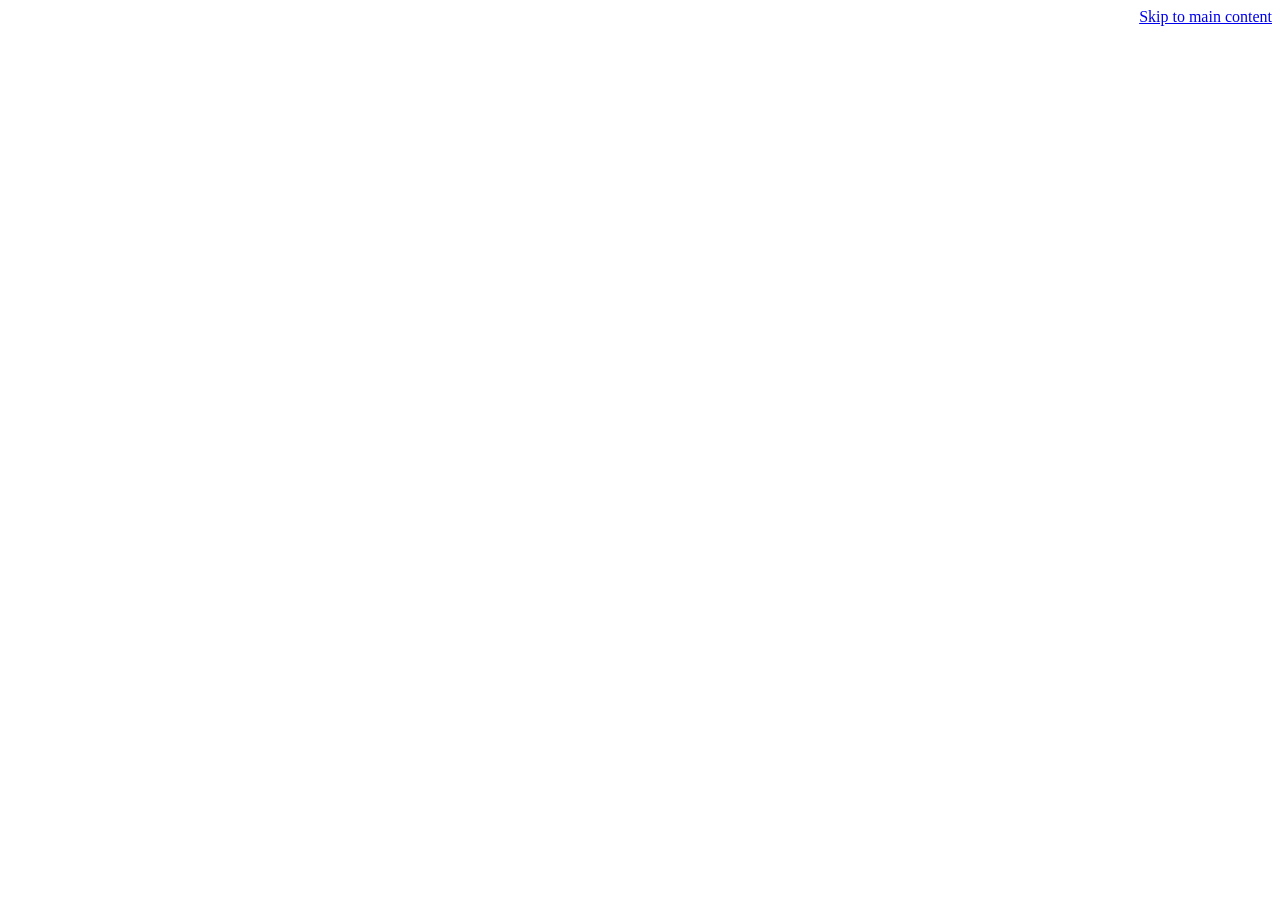
==== commit 10c4d96a: "Redeploy" ====
--- a/index.html
+++ b/index.html
@@ -1,19 +1,18 @@
 <!doctype html>
-<html lang="en" dir="ltr" data-theme="light" data-gender="male">
+<html lang="ar" dir="rtl" data-theme="light" data-gender="male">
   <head>
     <meta charset="UTF-8" />
     <meta name="viewport" content="width=device-width, initial-scale=1.0, viewport-fit=cover" />
     <script>
       /* Pre-paint bootstrap: restore persisted language, theme and gender mode
          before first paint to avoid flashes of the wrong theme or direction.
-         Must stay in sync with src/services/storage.js (STORAGE_KEY). */
+         Must stay in sync with src/services/storage.js (STORAGE_KEY).
+         Defaults: Arabic + light theme (stored preferences always win). */
       (function () {
         try {
           var prefs = JSON.parse(localStorage.getItem('growth-atlas.prefs') || '{}');
-          var theme = prefs.theme === 'dark' || prefs.theme === 'light'
-            ? prefs.theme
-            : (window.matchMedia && window.matchMedia('(prefers-color-scheme: dark)').matches ? 'dark' : 'light');
-          var lang = prefs.language === 'ar' ? 'ar' : 'en';
+          var theme = prefs.theme === 'dark' || prefs.theme === 'light' ? prefs.theme : 'light';
+          var lang = prefs.language === 'en' ? 'en' : 'ar';
           var root = document.documentElement;
           root.dataset.theme = theme;
           root.lang = lang;
@@ -34,8 +33,8 @@
     <link rel="icon" type="image/svg+xml" href="/Growth-Atlas/favicon.svg" />
     <link rel="apple-touch-icon" href="/Growth-Atlas/icons/icon-192.png" />
     <link rel="manifest" href="/Growth-Atlas/manifest.json" />
-    <script type="module" crossorigin src="/Growth-Atlas/assets/index-BCmTqXgT.js"></script>
-    <link rel="stylesheet" crossorigin href="/Growth-Atlas/assets/index-C3IBnHfD.css">
+    <script type="module" crossorigin src="/Growth-Atlas/assets/index-BFHWGnol.js"></script>
+    <link rel="stylesheet" crossorigin href="/Growth-Atlas/assets/index-DsDD2MuT.css">
   </head>
   <body>
     <a class="skip-link" href="#main-content" data-i18n="a11y.skipToContent">Skip to main content</a>
